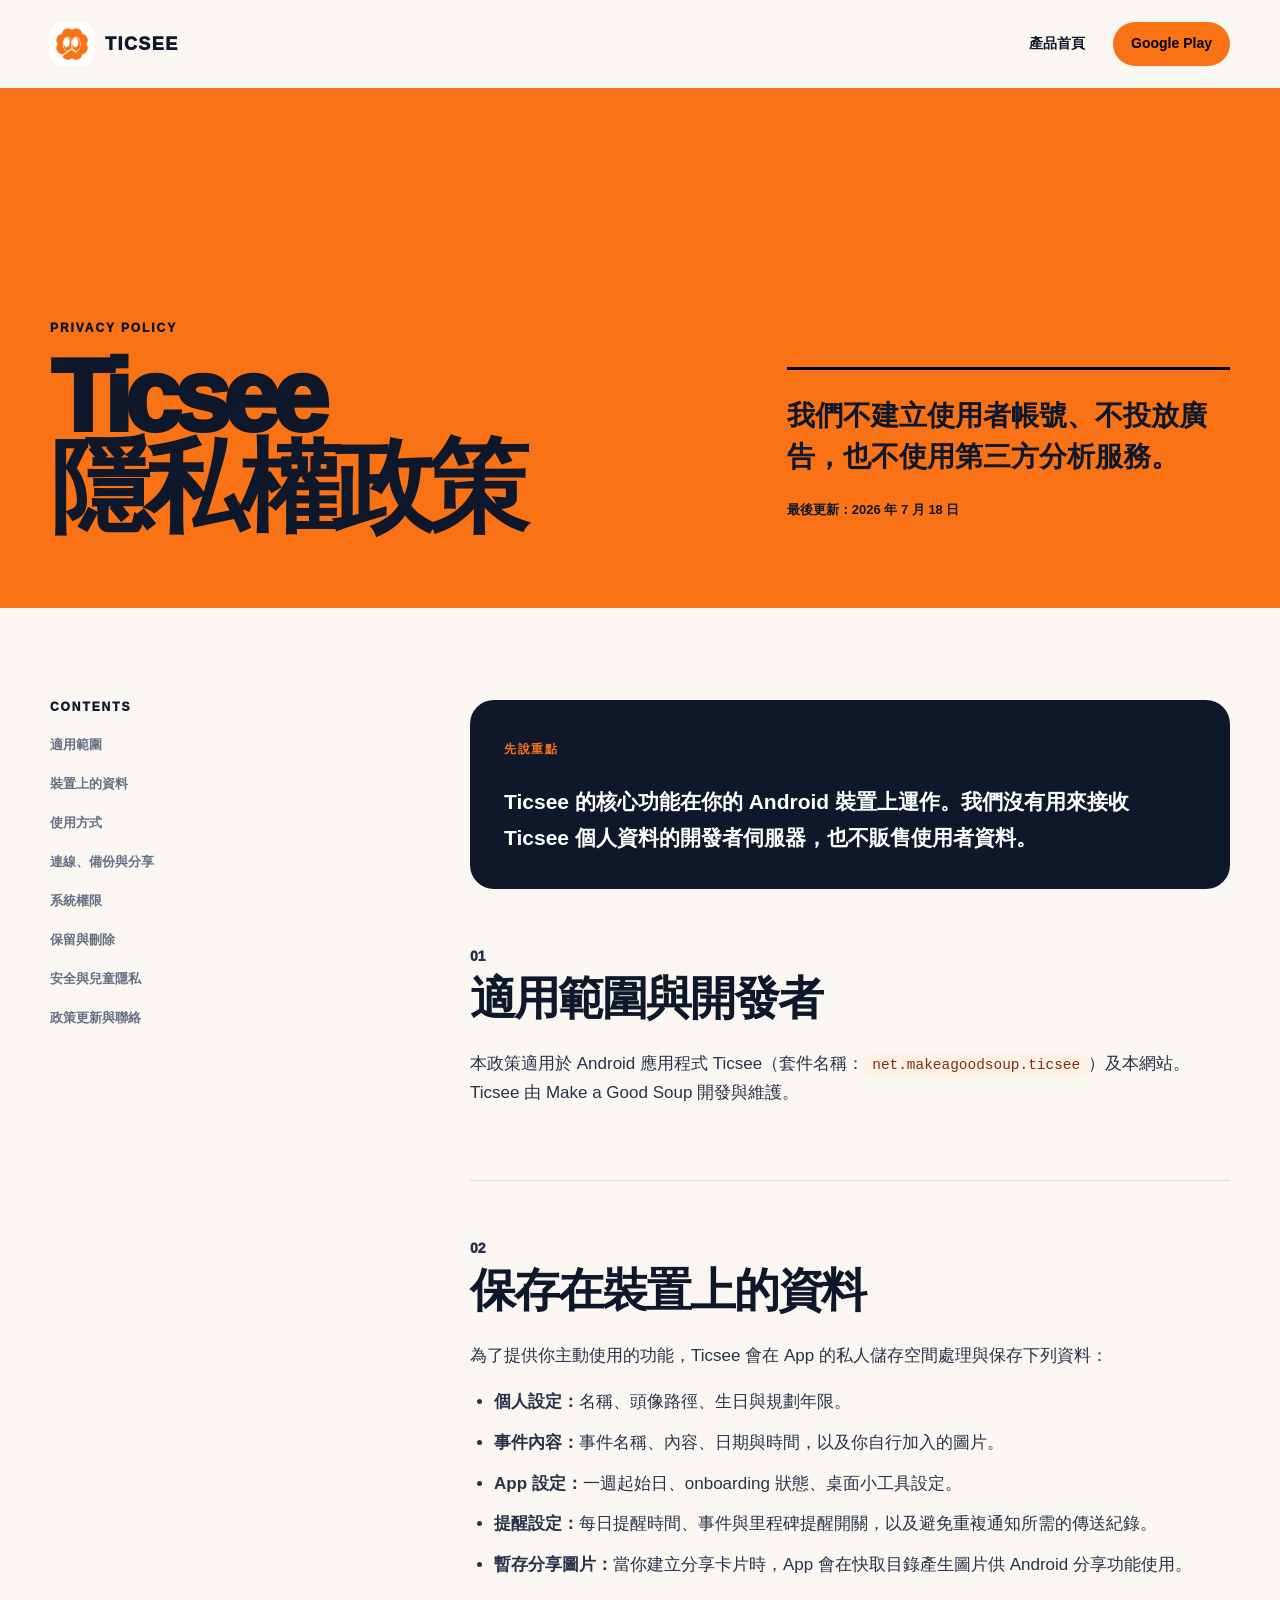
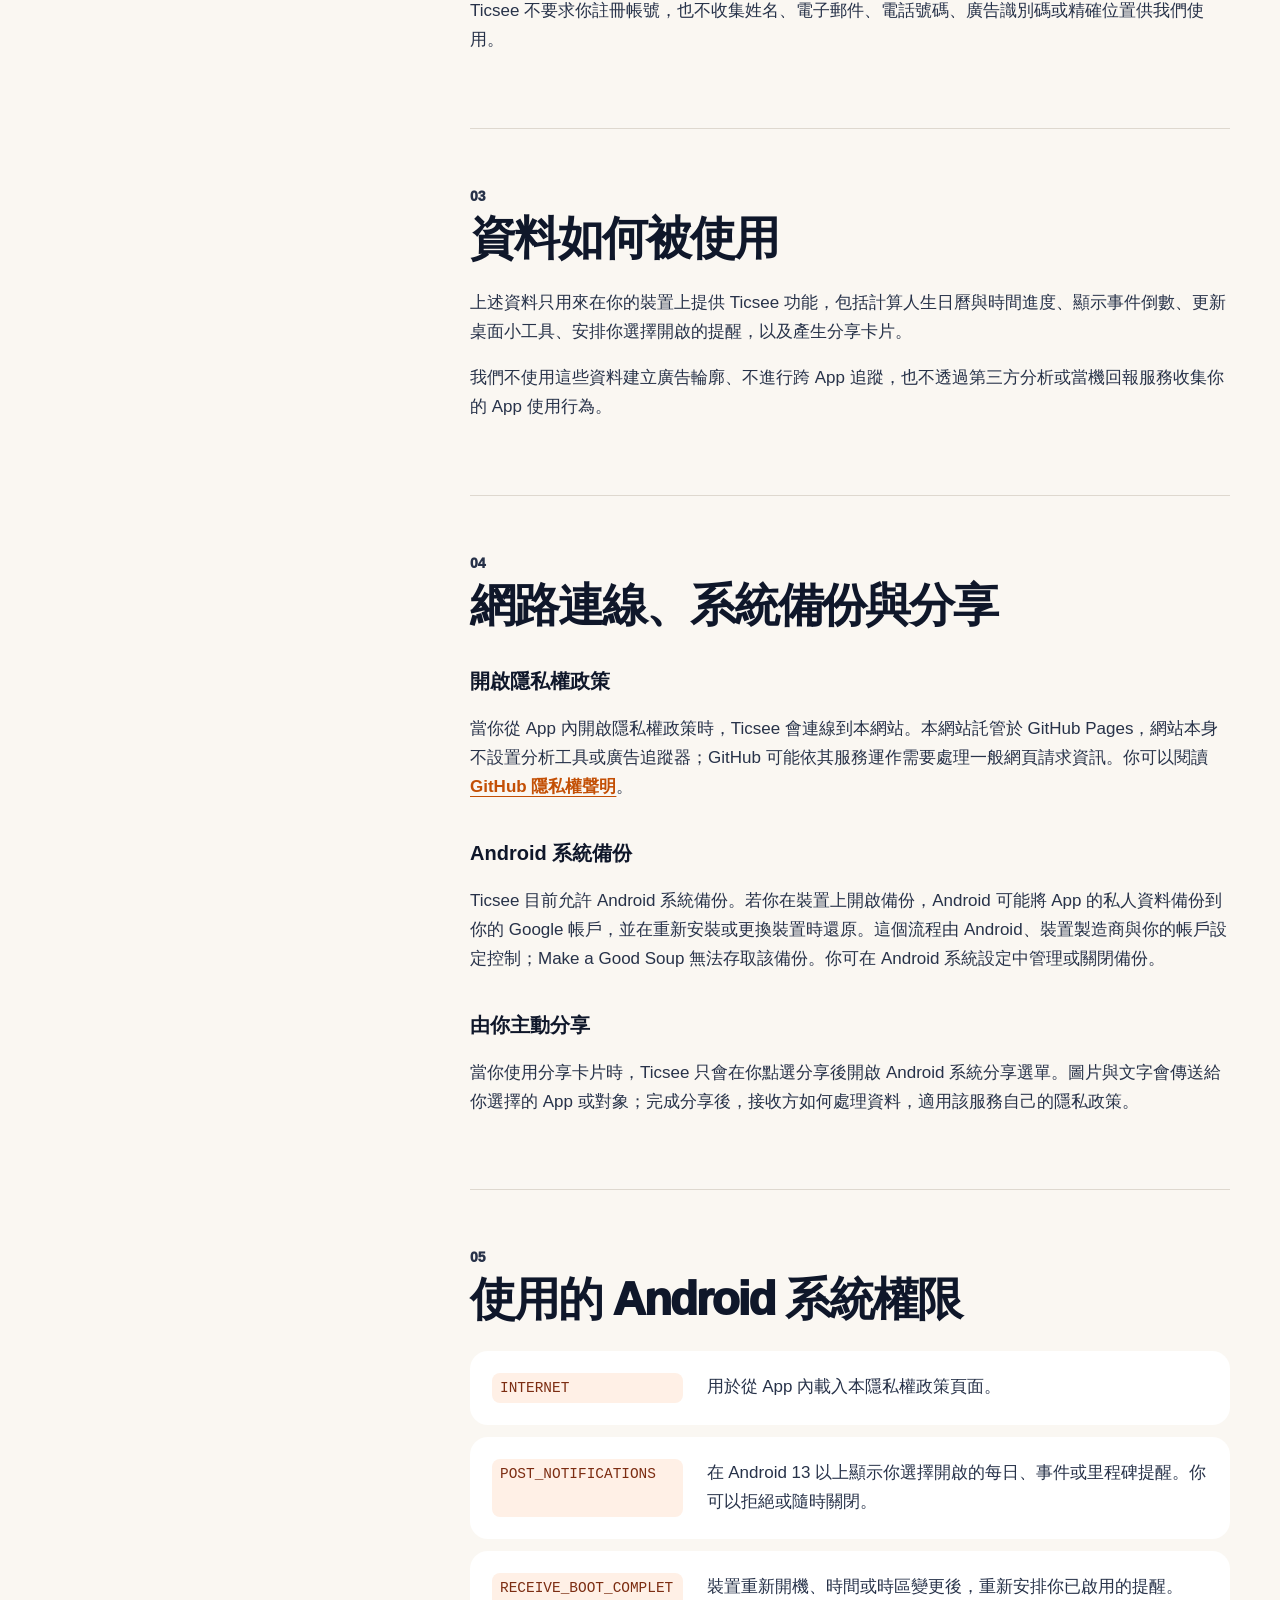
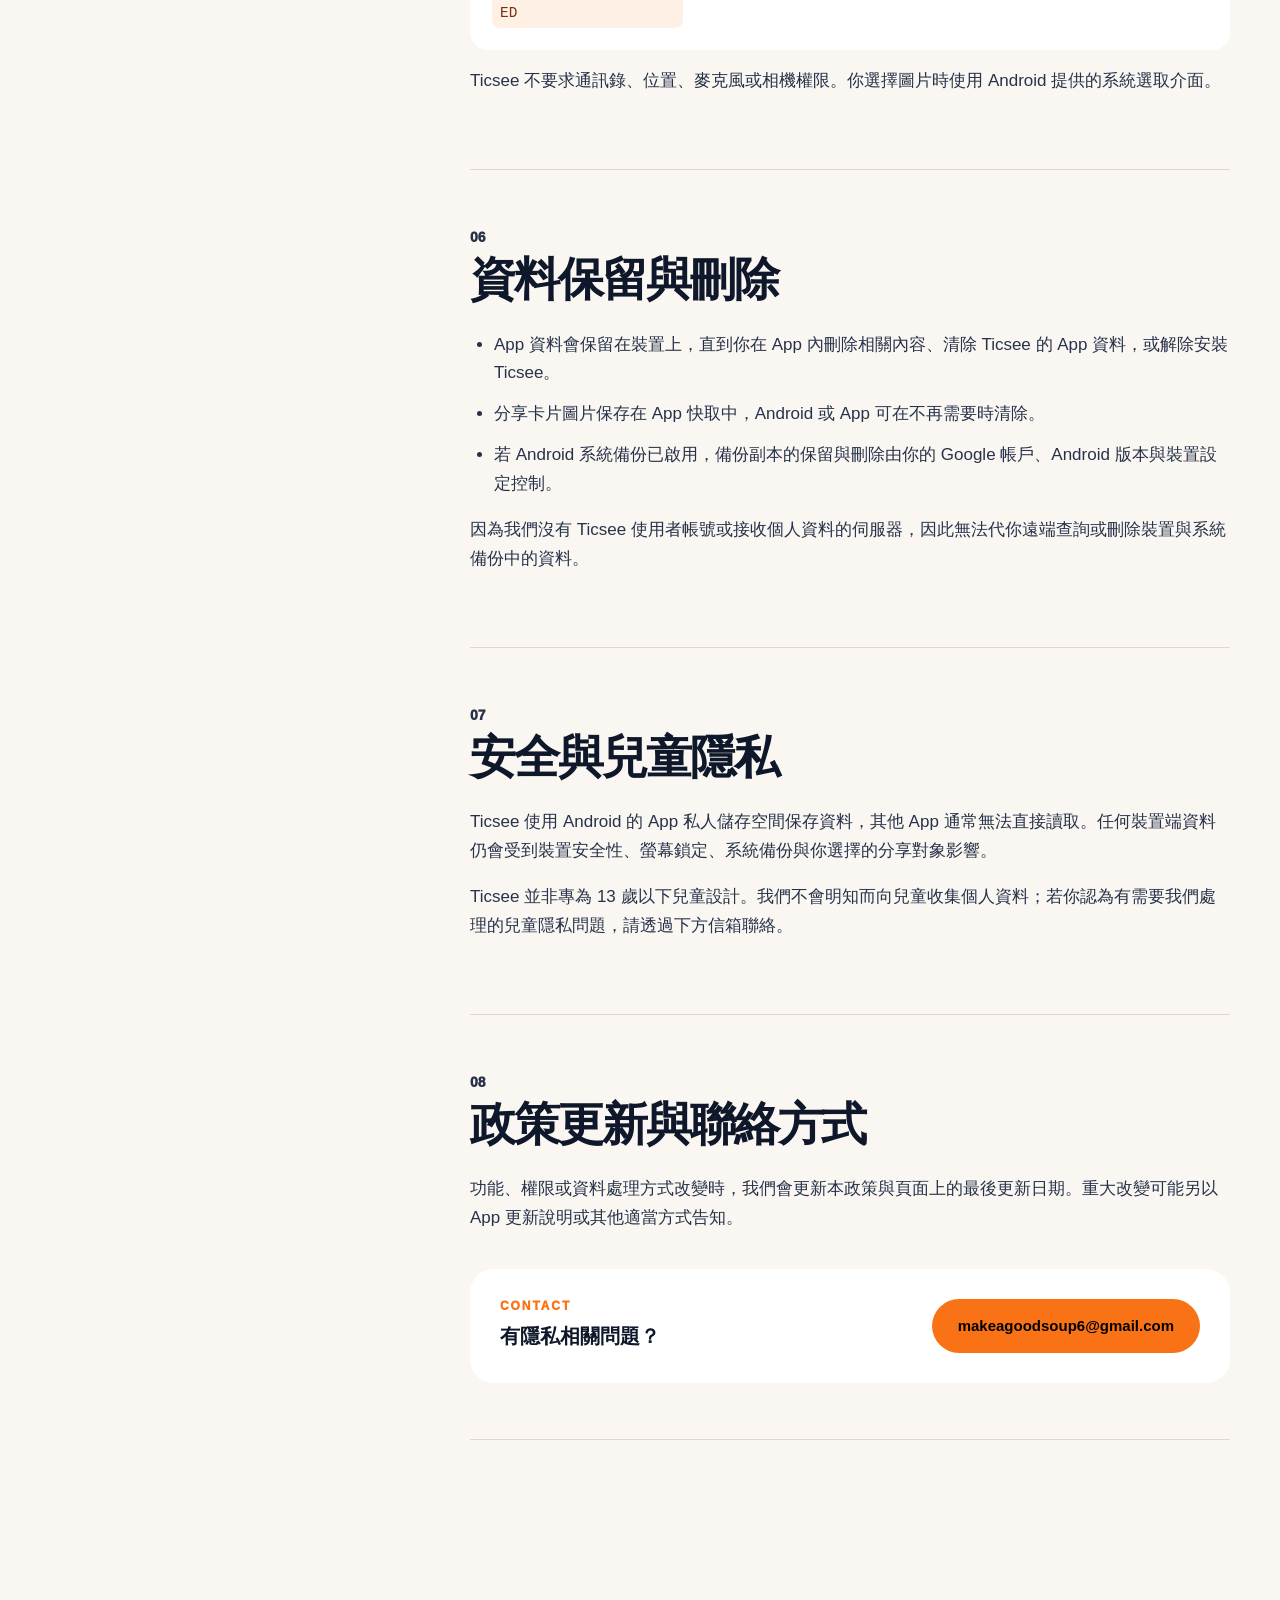
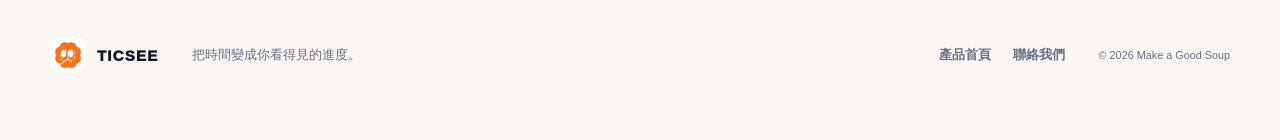
==== privacy.html @ 95376689 "Refresh Ticsee site and privacy policy" ====
<!doctype html>
<html lang="zh-Hant-TW">
<head>
  <meta charset="utf-8">
  <meta name="viewport" content="width=device-width, initial-scale=1">
  <title>Ticsee 隱私權政策</title>
  <meta name="description" content="Ticsee 隱私權政策：了解 Ticsee 如何在裝置上處理個人設定、事件、提醒、Android 系統備份與分享卡片。">
  <meta name="robots" content="index, follow">
  <meta name="theme-color" content="#F97316">
  <link rel="canonical" href="https://make-a-good-soup.github.io/ticsee-privacy/privacy.html">
  <link rel="icon" type="image/png" href="assets/app-icon.png">
  <link rel="apple-touch-icon" href="assets/app-icon.png">
  <meta property="og:type" content="article">
  <meta property="og:locale" content="zh_TW">
  <meta property="og:site_name" content="Ticsee">
  <meta property="og:title" content="Ticsee 隱私權政策">
  <meta property="og:description" content="Ticsee 如何在裝置上處理資料、權限、系統備份與分享。">
  <meta property="og:url" content="https://make-a-good-soup.github.io/ticsee-privacy/privacy.html">
  <meta property="og:image" content="https://make-a-good-soup.github.io/ticsee-privacy/assets/ticsee-feature.png">
  <link rel="stylesheet" href="styles.css">
</head>
<body class="policy-page">
  <a class="skip-link" href="#policy-content">跳到隱私權政策</a>

  <header class="site-header">
    <a class="wordmark" href="./" aria-label="Ticsee 首頁">
      <img src="assets/app-icon.png" alt="" width="44" height="44">
      <span>TICSEE</span>
    </a>
    <nav aria-label="政策頁導覽">
      <a href="./">產品首頁</a>
      <a class="nav-cta" href="https://play.google.com/store/apps/details?id=net.makeagoodsoup.ticsee" target="_blank" rel="noopener noreferrer">Google Play</a>
    </nav>
  </header>

  <main id="policy-content">
    <header class="policy-hero">
      <div class="wrap policy-hero-inner">
        <div>
          <p class="kicker">PRIVACY POLICY</p>
          <h1>Ticsee<br>隱私權政策</h1>
        </div>
        <div class="policy-summary">
          <p>我們不建立使用者帳號、不投放廣告，也不使用第三方分析服務。</p>
          <span>最後更新：2026 年 7 月 18 日</span>
        </div>
      </div>
    </header>

    <div class="policy-layout wrap">
      <aside class="policy-nav" aria-label="政策章節">
        <p class="kicker">CONTENTS</p>
        <ol>
          <li><a href="#scope">適用範圍</a></li>
          <li><a href="#local-data">裝置上的資料</a></li>
          <li><a href="#use">使用方式</a></li>
          <li><a href="#transfer">連線、備份與分享</a></li>
          <li><a href="#permissions">系統權限</a></li>
          <li><a href="#retention">保留與刪除</a></li>
          <li><a href="#security">安全與兒童隱私</a></li>
          <li><a href="#updates">政策更新與聯絡</a></li>
        </ol>
      </aside>

      <article class="policy-article">
        <section class="policy-lead">
          <strong>先說重點</strong>
          <p>Ticsee 的核心功能在你的 Android 裝置上運作。我們沒有用來接收 Ticsee 個人資料的開發者伺服器，也不販售使用者資料。</p>
        </section>

        <section id="scope">
          <p class="section-number">01</p>
          <h2>適用範圍與開發者</h2>
          <p>本政策適用於 Android 應用程式 Ticsee（套件名稱：<code>net.makeagoodsoup.ticsee</code>）及本網站。Ticsee 由 Make a Good Soup 開發與維護。</p>
        </section>

        <section id="local-data">
          <p class="section-number">02</p>
          <h2>保存在裝置上的資料</h2>
          <p>為了提供你主動使用的功能，Ticsee 會在 App 的私人儲存空間處理與保存下列資料：</p>
          <ul>
            <li><strong>個人設定：</strong>名稱、頭像路徑、生日與規劃年限。</li>
            <li><strong>事件內容：</strong>事件名稱、內容、日期與時間，以及你自行加入的圖片。</li>
            <li><strong>App 設定：</strong>一週起始日、onboarding 狀態、桌面小工具設定。</li>
            <li><strong>提醒設定：</strong>每日提醒時間、事件與里程碑提醒開關，以及避免重複通知所需的傳送紀錄。</li>
            <li><strong>暫存分享圖片：</strong>當你建立分享卡片時，App 會在快取目錄產生圖片供 Android 分享功能使用。</li>
          </ul>
          <p>Ticsee 不要求你註冊帳號，也不收集姓名、電子郵件、電話號碼、廣告識別碼或精確位置供我們使用。</p>
        </section>

        <section id="use">
          <p class="section-number">03</p>
          <h2>資料如何被使用</h2>
          <p>上述資料只用來在你的裝置上提供 Ticsee 功能，包括計算人生日曆與時間進度、顯示事件倒數、更新桌面小工具、安排你選擇開啟的提醒，以及產生分享卡片。</p>
          <p>我們不使用這些資料建立廣告輪廓、不進行跨 App 追蹤，也不透過第三方分析或當機回報服務收集你的 App 使用行為。</p>
        </section>

        <section id="transfer">
          <p class="section-number">04</p>
          <h2>網路連線、系統備份與分享</h2>

          <h3>開啟隱私權政策</h3>
          <p>當你從 App 內開啟隱私權政策時，Ticsee 會連線到本網站。本網站託管於 GitHub Pages，網站本身不設置分析工具或廣告追蹤器；GitHub 可能依其服務運作需要處理一般網頁請求資訊。你可以閱讀 <a href="https://docs.github.com/en/site-policy/privacy-policies/github-general-privacy-statement" target="_blank" rel="noopener noreferrer">GitHub 隱私權聲明</a>。</p>

          <h3>Android 系統備份</h3>
          <p>Ticsee 目前允許 Android 系統備份。若你在裝置上開啟備份，Android 可能將 App 的私人資料備份到你的 Google 帳戶，並在重新安裝或更換裝置時還原。這個流程由 Android、裝置製造商與你的帳戶設定控制；Make a Good Soup 無法存取該備份。你可在 Android 系統設定中管理或關閉備份。</p>

          <h3>由你主動分享</h3>
          <p>當你使用分享卡片時，Ticsee 只會在你點選分享後開啟 Android 系統分享選單。圖片與文字會傳送給你選擇的 App 或對象；完成分享後，接收方如何處理資料，適用該服務自己的隱私政策。</p>
        </section>

        <section id="permissions">
          <p class="section-number">05</p>
          <h2>使用的 Android 系統權限</h2>
          <div class="permission-list">
            <div>
              <code>INTERNET</code>
              <p>用於從 App 內載入本隱私權政策頁面。</p>
            </div>
            <div>
              <code>POST_NOTIFICATIONS</code>
              <p>在 Android 13 以上顯示你選擇開啟的每日、事件或里程碑提醒。你可以拒絕或隨時關閉。</p>
            </div>
            <div>
              <code>RECEIVE_BOOT_COMPLETED</code>
              <p>裝置重新開機、時間或時區變更後，重新安排你已啟用的提醒。</p>
            </div>
          </div>
          <p>Ticsee 不要求通訊錄、位置、麥克風或相機權限。你選擇圖片時使用 Android 提供的系統選取介面。</p>
        </section>

        <section id="retention">
          <p class="section-number">06</p>
          <h2>資料保留與刪除</h2>
          <ul>
            <li>App 資料會保留在裝置上，直到你在 App 內刪除相關內容、清除 Ticsee 的 App 資料，或解除安裝 Ticsee。</li>
            <li>分享卡片圖片保存在 App 快取中，Android 或 App 可在不再需要時清除。</li>
            <li>若 Android 系統備份已啟用，備份副本的保留與刪除由你的 Google 帳戶、Android 版本與裝置設定控制。</li>
          </ul>
          <p>因為我們沒有 Ticsee 使用者帳號或接收個人資料的伺服器，因此無法代你遠端查詢或刪除裝置與系統備份中的資料。</p>
        </section>

        <section id="security">
          <p class="section-number">07</p>
          <h2>安全與兒童隱私</h2>
          <p>Ticsee 使用 Android 的 App 私人儲存空間保存資料，其他 App 通常無法直接讀取。任何裝置端資料仍會受到裝置安全性、螢幕鎖定、系統備份與你選擇的分享對象影響。</p>
          <p>Ticsee 並非專為 13 歲以下兒童設計。我們不會明知而向兒童收集個人資料；若你認為有需要我們處理的兒童隱私問題，請透過下方信箱聯絡。</p>
        </section>

        <section id="updates">
          <p class="section-number">08</p>
          <h2>政策更新與聯絡方式</h2>
          <p>功能、權限或資料處理方式改變時，我們會更新本政策與頁面上的最後更新日期。重大改變可能另以 App 更新說明或其他適當方式告知。</p>
          <div class="contact-panel">
            <div>
              <p class="kicker">CONTACT</p>
              <h3>有隱私相關問題？</h3>
            </div>
            <a class="button button-primary" href="mailto:makeagoodsoup6@gmail.com">makeagoodsoup6@gmail.com</a>
          </div>
        </section>
      </article>
    </div>
  </main>

  <footer class="site-footer wrap">
    <a class="wordmark footer-wordmark" href="./" aria-label="Ticsee 首頁">
      <img src="assets/app-icon.png" alt="" width="36" height="36" loading="lazy">
      <span>TICSEE</span>
    </a>
    <p>把時間變成你看得見的進度。</p>
    <div class="footer-links">
      <a href="./">產品首頁</a>
      <a href="mailto:makeagoodsoup6@gmail.com">聯絡我們</a>
    </div>
    <small>© 2026 Make a Good Soup</small>
  </footer>
</body>
</html>
---- styles.css ----
:root {
  --orange: #f97316;
  --orange-container: #fff0e6;
  --paper: #faf7f2;
  --paper-strong: #f1ece4;
  --white: #ffffff;
  --ink: #0f172a;
  --ink-muted: #94a3b8;
  --body: #273249;
  --line: #ded8cf;
  --indigo: #6366f1;
  --emerald: #10b981;
  --max: 1180px;
  --radius: 24px;
}

* { box-sizing: border-box; }

html {
  scroll-behavior: smooth;
  scroll-padding-top: 92px;
}

body {
  margin: 0;
  background: var(--paper);
  color: var(--ink);
  font-family: Inter, ui-sans-serif, -apple-system, BlinkMacSystemFont, "Segoe UI", "Noto Sans TC", "PingFang TC", "Microsoft JhengHei", sans-serif;
  font-size: 17px;
  line-height: 1.7;
  -webkit-font-smoothing: antialiased;
}

img { display: block; max-width: 100%; }
a { color: inherit; }

.wrap {
  width: min(calc(100% - 48px), var(--max));
  margin-inline: auto;
}

.skip-link {
  position: fixed;
  z-index: 99;
  top: 12px;
  left: 12px;
  padding: 10px 16px;
  border-radius: 999px;
  background: var(--ink);
  color: var(--white);
  transform: translateY(-160%);
}

.skip-link:focus { transform: none; }

.site-header {
  position: relative;
  z-index: 20;
  display: flex;
  align-items: center;
  justify-content: space-between;
  width: min(calc(100% - 48px), var(--max));
  min-height: 88px;
  margin-inline: auto;
}

.wordmark {
  display: inline-flex;
  align-items: center;
  gap: 11px;
  color: var(--ink);
  text-decoration: none;
  font-size: 18px;
  font-weight: 950;
  letter-spacing: .08em;
}

.wordmark img { border-radius: 12px; }

.site-header nav {
  display: flex;
  align-items: center;
  gap: 28px;
}

.site-header nav a {
  text-decoration: none;
  font-size: 14px;
  font-weight: 800;
}

.site-header nav a:not(.nav-cta):hover { color: var(--orange); }

.nav-cta {
  padding: 10px 18px;
  border-radius: 999px;
  background: var(--orange);
  color: #000;
}

.kicker {
  margin: 0 0 16px;
  font-size: 12px;
  font-weight: 950;
  letter-spacing: .16em;
  line-height: 1.2;
  text-transform: uppercase;
}

.hero {
  display: grid;
  grid-template-columns: minmax(0, 1.05fr) minmax(360px, .95fr);
  align-items: center;
  gap: clamp(44px, 7vw, 96px);
  min-height: calc(100vh - 88px);
  padding-block: 64px 112px;
}

.hero h1,
.policy-hero h1 {
  margin: 0;
  font-size: clamp(64px, 8vw, 116px);
  font-weight: 950;
  letter-spacing: -.075em;
  line-height: .88;
}

.hero h1 span { color: var(--orange); }

.lede {
  max-width: 620px;
  margin: 34px 0 0;
  color: var(--body);
  font-size: clamp(20px, 2.3vw, 27px);
  font-weight: 650;
  letter-spacing: -.025em;
  line-height: 1.55;
}

.hero-actions {
  display: flex;
  flex-wrap: wrap;
  gap: 12px;
  margin-top: 38px;
}

.button {
  display: inline-flex;
  align-items: center;
  justify-content: center;
  gap: 12px;
  min-height: 54px;
  padding: 13px 24px;
  border: 2px solid transparent;
  border-radius: 999px;
  text-decoration: none;
  font-size: 15px;
  font-weight: 900;
  line-height: 1.2;
  transition: transform .18s ease, background-color .18s ease;
}

.button:hover { transform: translateY(-2px); }
.button:focus-visible,
.site-header a:focus-visible,
.text-link:focus-visible,
.policy-nav a:focus-visible {
  outline: 3px solid var(--indigo);
  outline-offset: 4px;
}

.button-primary { background: var(--orange); color: #000; }
.button-ghost { border-color: var(--ink); background: transparent; }
.button-ghost:hover { background: var(--white); }
.button-ink { background: var(--ink); color: var(--white); }

.microcopy {
  margin: 16px 0 0;
  color: #697386;
  font-size: 13px;
  font-weight: 700;
}

.hero-visual {
  position: relative;
  min-height: 640px;
  overflow: hidden;
  border-radius: var(--radius);
  background: var(--ink);
}

.hero-visual img {
  position: absolute;
  inset: 0;
  width: 100%;
  height: 100%;
  object-fit: contain;
}

.intro { padding-block: 120px; }

.section-heading {
  display: grid;
  grid-template-columns: 1.25fr .75fr;
  align-items: end;
  gap: 64px;
  margin-bottom: 54px;
}

.section-heading h2,
.feature-card h2,
.privacy-promise h2,
.final-cta h2 {
  margin: 0;
  font-size: clamp(42px, 5.2vw, 72px);
  font-weight: 950;
  letter-spacing: -.06em;
  line-height: 1;
}

.section-heading p { margin: 0; color: var(--body); font-weight: 600; }

.feature-showcase {
  display: grid;
  grid-template-columns: .8fr 1.2fr;
  align-items: stretch;
  gap: 20px;
}

.showcase-copy {
  display: flex;
  flex-direction: column;
  justify-content: space-between;
  min-height: 660px;
  padding: 44px;
  border-radius: var(--radius);
  background: var(--white);
}

.metric strong {
  display: block;
  margin-bottom: -12px;
  color: var(--orange);
  font-size: clamp(94px, 12vw, 160px);
  font-weight: 950;
  letter-spacing: -.08em;
  line-height: .85;
  font-variant-numeric: tabular-nums;
}

.metric span { font-size: 12px; font-weight: 950; letter-spacing: .14em; }

.check-list {
  display: grid;
  gap: 18px;
  margin: 0;
  padding: 0;
  list-style: none;
  font-weight: 750;
}

.check-list li { position: relative; padding-left: 26px; }
.check-list li::before { position: absolute; left: 0; color: var(--orange); content: "●"; }

.phone-stage {
  position: relative;
  min-height: 660px;
  overflow: hidden;
  border-radius: var(--radius);
}

.orange-stage { background: var(--orange); }
.phone-stage img { position: absolute; left: 50%; bottom: -168px; width: min(74%, 450px); transform: translateX(-50%); border-radius: 42px 42px 0 0; }

.feature-grid {
  display: grid;
  grid-template-columns: repeat(2, 1fr);
  gap: 20px;
  padding-block: 20px 120px;
}

.feature-card {
  position: relative;
  min-height: 560px;
  padding: clamp(34px, 5vw, 58px);
  overflow: hidden;
  border-radius: var(--radius);
}

.feature-card h2 { font-size: clamp(38px, 4.5vw, 61px); }
.feature-card > p:not(.kicker) { max-width: 520px; margin-top: 26px; font-weight: 650; }
.card-dark { background: var(--ink); color: var(--white); }
.card-dark > p:not(.kicker) { color: #d1d8e4; }
.card-paper { background: var(--white); }
.card-orange { grid-column: 1 / -1; min-height: 680px; background: var(--orange); color: #000; }
.card-orange > p:not(.kicker) { max-width: 470px; }
.card-screen { position: absolute; right: clamp(24px, 8vw, 110px); bottom: -292px; width: min(42%, 430px); border-radius: 42px 42px 0 0; }

.progress-rings { position: absolute; right: 44px; bottom: 46px; display: flex; gap: 14px; align-items: end; }
.progress-rings span {
  position: relative;
  display: grid;
  width: 92px;
  aspect-ratio: 1;
  place-items: center;
  border-radius: 50%;
  background: conic-gradient(var(--ring) var(--progress), #2d374c 0);
}
.progress-rings span::before { position: absolute; width: 66px; aspect-ratio: 1; border-radius: 50%; background: var(--ink); content: ""; }
.progress-rings b { position: relative; z-index: 1; font-size: 10px; letter-spacing: .08em; }

.countdown-chip {
  position: absolute;
  right: 44px;
  bottom: 48px;
  left: 44px;
  display: flex;
  align-items: center;
  gap: 16px;
  padding: 20px;
  border: 2px solid var(--ink);
  border-radius: 20px;
}
.countdown-chip > span:first-child { display: grid; width: 48px; aspect-ratio: 1; place-items: center; border-radius: 14px; background: var(--orange-container); font-size: 23px; }
.countdown-chip small,
.countdown-chip strong { display: block; }
.countdown-chip small { color: #697386; font-size: 12px; font-weight: 800; }
.countdown-chip strong { font-size: 19px; font-weight: 950; }

.gallery-section { padding-bottom: 120px; }
.section-heading.compact { grid-template-columns: 1fr 1fr; }
.section-heading.compact h2 { font-size: clamp(40px, 4.6vw, 62px); }

.screen-gallery {
  display: grid;
  grid-template-columns: repeat(3, 1fr);
  gap: 20px;
}

.screen-gallery figure { margin: 0; }
.screen-gallery img { border-radius: var(--radius); }
.screen-gallery figcaption { margin-top: 12px; font-size: 13px; font-weight: 900; letter-spacing: .06em; }

.privacy-promise {
  display: grid;
  grid-template-columns: 1fr 1fr;
  gap: 72px;
  padding: clamp(42px, 7vw, 82px);
  border-radius: var(--radius);
  background: var(--ink);
  color: var(--white);
}

.privacy-promise h2 { font-size: clamp(40px, 4.5vw, 64px); }
.privacy-copy { align-self: end; }
.privacy-copy p { margin: 0 0 28px; color: #d6dce7; font-weight: 600; }
.text-link { color: var(--orange); text-decoration: none; font-weight: 900; }
.text-link:hover { text-decoration: underline; text-underline-offset: 5px; }

.final-cta { margin-top: 120px; background: var(--orange); }
.final-cta-inner { display: grid; grid-template-columns: auto 1fr auto; align-items: center; gap: 34px; min-height: 300px; }
.final-cta img { border-radius: 24px; }
.final-cta h2 { font-size: clamp(38px, 4.5vw, 62px); }

.site-footer {
  display: grid;
  grid-template-columns: auto 1fr auto auto;
  align-items: center;
  gap: 34px;
  min-height: 170px;
  color: #667085;
  font-size: 13px;
}
.footer-wordmark { color: var(--ink); font-size: 15px; }
.footer-links { display: flex; gap: 22px; }
.footer-links a { text-decoration: none; font-weight: 800; }
.footer-links a:hover { color: var(--orange); }

/* Privacy policy */
.policy-page { background: var(--paper); }
.policy-hero { background: var(--orange); }
.policy-hero-inner {
  display: grid;
  grid-template-columns: 1.2fr .8fr;
  align-items: end;
  gap: 72px;
  min-height: 520px;
  padding-block: 84px 76px;
}
.policy-hero h1 { font-size: clamp(62px, 8vw, 108px); }
.policy-summary { padding: 26px 0 8px; border-top: 3px solid #000; }
.policy-summary p { margin: 0 0 18px; font-size: clamp(20px, 2.3vw, 28px); font-weight: 850; line-height: 1.45; }
.policy-summary span { font-size: 13px; font-weight: 850; }

.policy-layout {
  display: grid;
  grid-template-columns: 230px minmax(0, 760px);
  justify-content: space-between;
  gap: 72px;
  padding-block: 92px 130px;
}

.policy-nav { position: sticky; top: 32px; align-self: start; }
.policy-nav ol { display: grid; gap: 10px; margin: 0; padding: 0; list-style: none; counter-reset: section; }
.policy-nav a { color: #667085; text-decoration: none; font-size: 13px; font-weight: 750; }
.policy-nav a:hover { color: var(--orange); }

.policy-article { min-width: 0; }
.policy-article > section { padding-block: 56px; border-bottom: 1px solid var(--line); }
.policy-article > section:first-child { padding-top: 0; }
.policy-lead {
  padding: 34px !important;
  border: 0 !important;
  border-radius: var(--radius);
  background: var(--ink);
  color: var(--white);
}
.policy-lead strong { color: var(--orange); font-size: 12px; font-weight: 950; letter-spacing: .14em; }
.policy-article .policy-lead p { margin-bottom: 0; color: var(--white); font-size: 21px; font-weight: 750; }
.section-number { margin: 0; color: var(--orange); font-size: 14px; font-weight: 950; font-variant-numeric: tabular-nums; }
.policy-article h2 { margin: 4px 0 26px; font-size: clamp(31px, 4vw, 46px); font-weight: 950; letter-spacing: -.045em; line-height: 1.1; }
.policy-article h3 { margin: 34px 0 6px; font-size: 20px; font-weight: 900; }
.policy-article p { color: var(--body); }
.policy-article ul { display: grid; gap: 12px; padding-left: 24px; color: var(--body); }
.policy-article a:not(.button) { color: #c34f05; font-weight: 750; text-underline-offset: 4px; }
.policy-article code { padding: 3px 8px; border-radius: 8px; background: var(--orange-container); color: #7c2d12; font-family: ui-monospace, SFMono-Regular, Menlo, Consolas, monospace; font-size: .85em; overflow-wrap: anywhere; }
.permission-list { display: grid; gap: 12px; }
.permission-list > div { display: grid; grid-template-columns: minmax(190px, .38fr) 1fr; gap: 24px; padding: 22px; border-radius: 18px; background: var(--white); }
.permission-list p { margin: 0; }
.contact-panel { display: flex; align-items: center; justify-content: space-between; gap: 24px; margin-top: 36px; padding: 30px; border-radius: var(--radius); background: var(--white); }
.contact-panel h3 { margin: 0; }
.contact-panel .kicker { margin-bottom: 6px; color: var(--orange); }

@media (max-width: 900px) {
  .hero { grid-template-columns: 1fr; }
  .hero-visual { min-height: 610px; }
  .section-heading,
  .section-heading.compact,
  .privacy-promise { grid-template-columns: 1fr; gap: 30px; }
  .feature-showcase { grid-template-columns: 1fr 1.35fr; }
  .feature-grid { grid-template-columns: 1fr; }
  .card-orange { grid-column: auto; }
  .card-screen { right: 24px; width: 52%; }
  .final-cta-inner { grid-template-columns: auto 1fr; padding-block: 48px; }
  .final-cta .button { grid-column: 2; justify-self: start; }
  .site-footer { grid-template-columns: auto 1fr auto; }
  .site-footer small { grid-column: 2 / -1; }
  .policy-layout { grid-template-columns: 1fr; }
  .policy-nav { display: none; }
}

@media (max-width: 680px) {
  body { font-size: 16px; }
  .wrap,
  .site-header { width: min(calc(100% - 32px), var(--max)); }
  .site-header { min-height: 74px; }
  .site-header nav { gap: 14px; }
  .site-header nav > a:not(.nav-cta) { display: none; }
  .wordmark img { width: 38px; height: 38px; }
  .hero { min-height: auto; padding-block: 52px 80px; }
  .hero h1 { font-size: clamp(57px, 18vw, 82px); }
  .lede { font-size: 20px; }
  .hero-actions { align-items: stretch; flex-direction: column; }
  .hero-actions .button { width: 100%; }
  .hero-visual { min-height: 620px; }
  .intro { padding-block: 86px; }
  .feature-showcase { grid-template-columns: 1fr; }
  .showcase-copy { min-height: 440px; padding: 32px; }
  .phone-stage { min-height: 590px; }
  .phone-stage img { bottom: -100px; width: 88%; }
  .feature-grid { padding-bottom: 88px; }
  .feature-card { min-height: 500px; padding: 34px 28px; }
  .card-orange { min-height: 620px; }
  .card-screen { right: 50%; bottom: -166px; width: 76%; transform: translateX(50%); }
  .progress-rings { right: 24px; bottom: 30px; left: 24px; justify-content: center; }
  .progress-rings span { width: 76px; }
  .progress-rings span::before { width: 54px; }
  .countdown-chip { right: 26px; bottom: 30px; left: 26px; }
  .screen-gallery { display: flex; width: calc(100vw - 16px); overflow-x: auto; scroll-snap-type: x mandatory; padding-right: 16px; }
  .screen-gallery figure { flex: 0 0 76vw; scroll-snap-align: start; }
  .privacy-promise { width: 100%; border-radius: 0; padding: 56px 28px; }
  .final-cta { margin-top: 0; }
  .final-cta-inner { grid-template-columns: 1fr; text-align: left; }
  .final-cta .button { grid-column: auto; justify-self: stretch; }
  .site-footer { grid-template-columns: 1fr; gap: 12px; padding-block: 44px; }
  .site-footer small { grid-column: auto; }
  .footer-links { margin-block: 8px; }
  .policy-hero-inner { grid-template-columns: 1fr; gap: 54px; min-height: 570px; padding-block: 66px 54px; }
  .policy-hero h1 { font-size: clamp(56px, 17vw, 78px); }
  .policy-layout { padding-block: 60px 88px; }
  .policy-article > section { padding-block: 44px; }
  .permission-list > div { grid-template-columns: 1fr; gap: 8px; }
  .contact-panel { align-items: stretch; flex-direction: column; }
  .contact-panel .button { overflow-wrap: anywhere; }
}

@media (prefers-reduced-motion: reduce) {
  html { scroll-behavior: auto; }
  *, *::before, *::after { transition-duration: .01ms !important; }
}
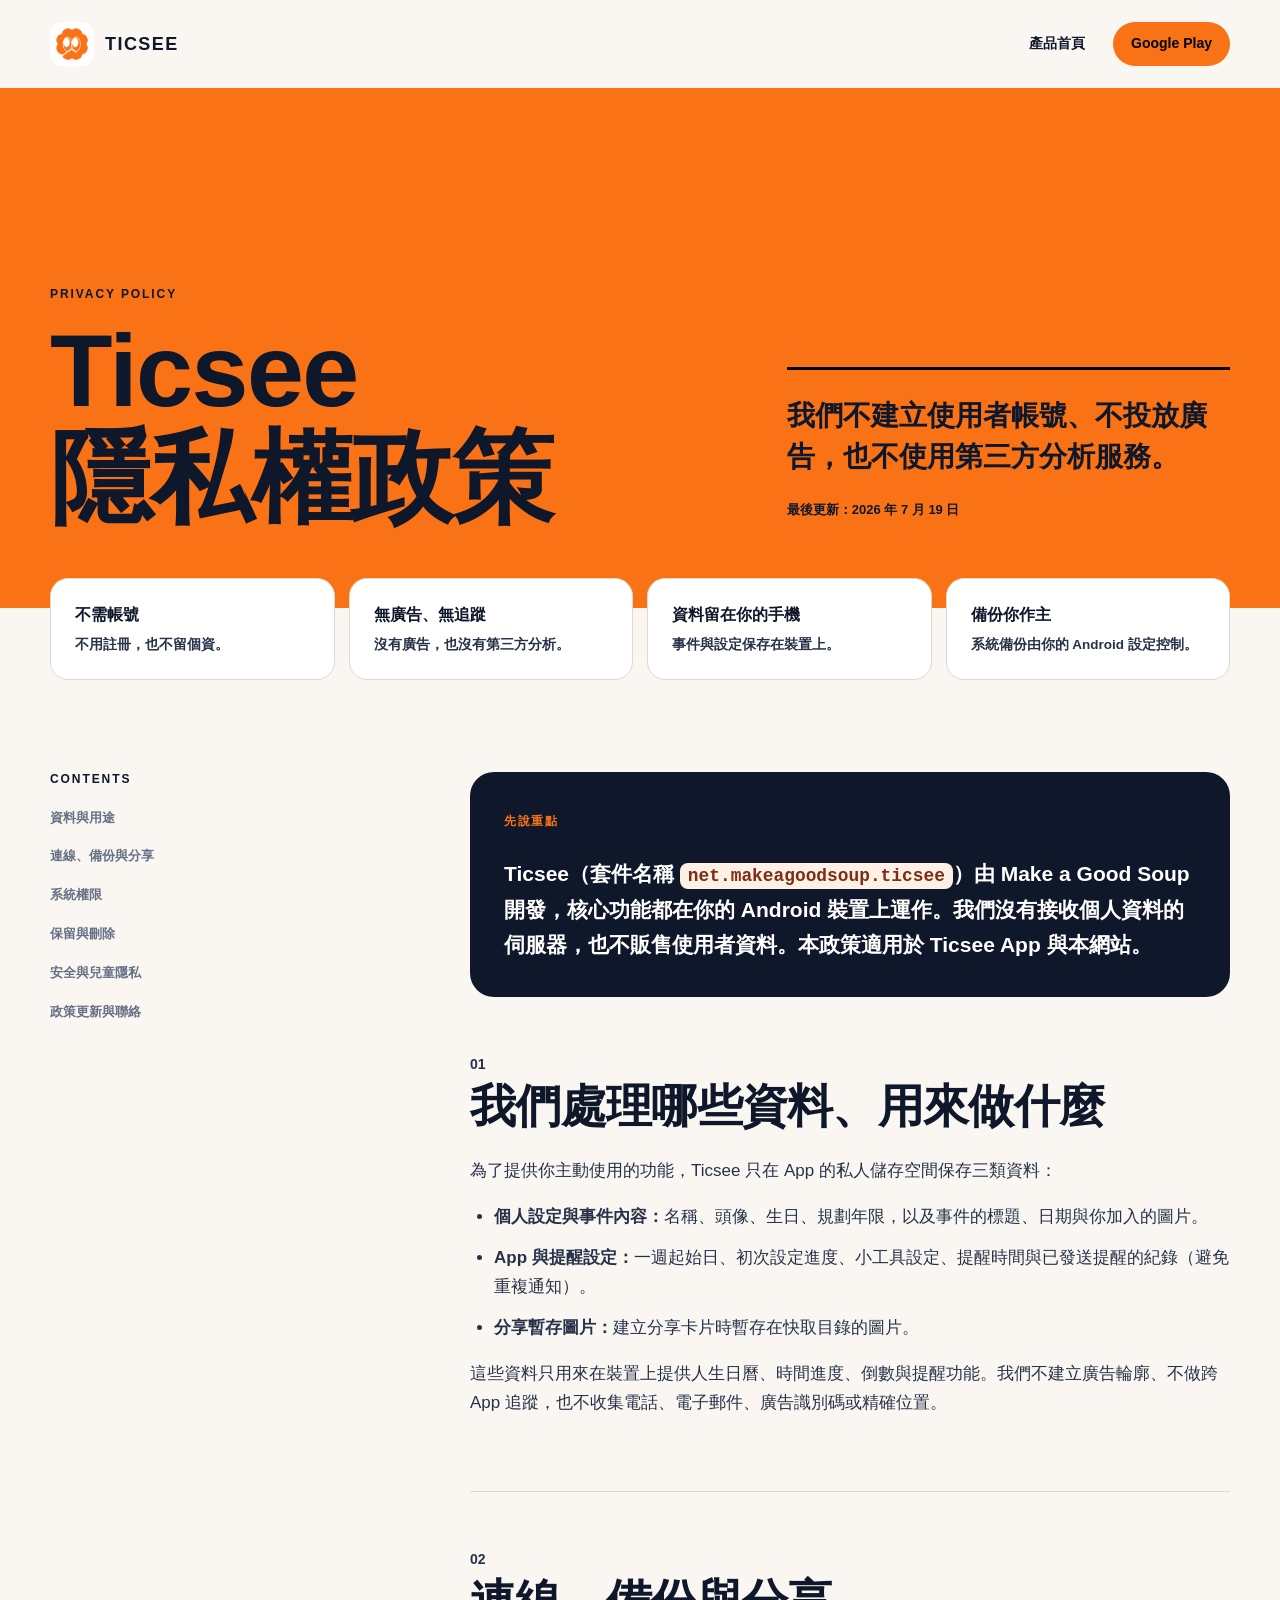
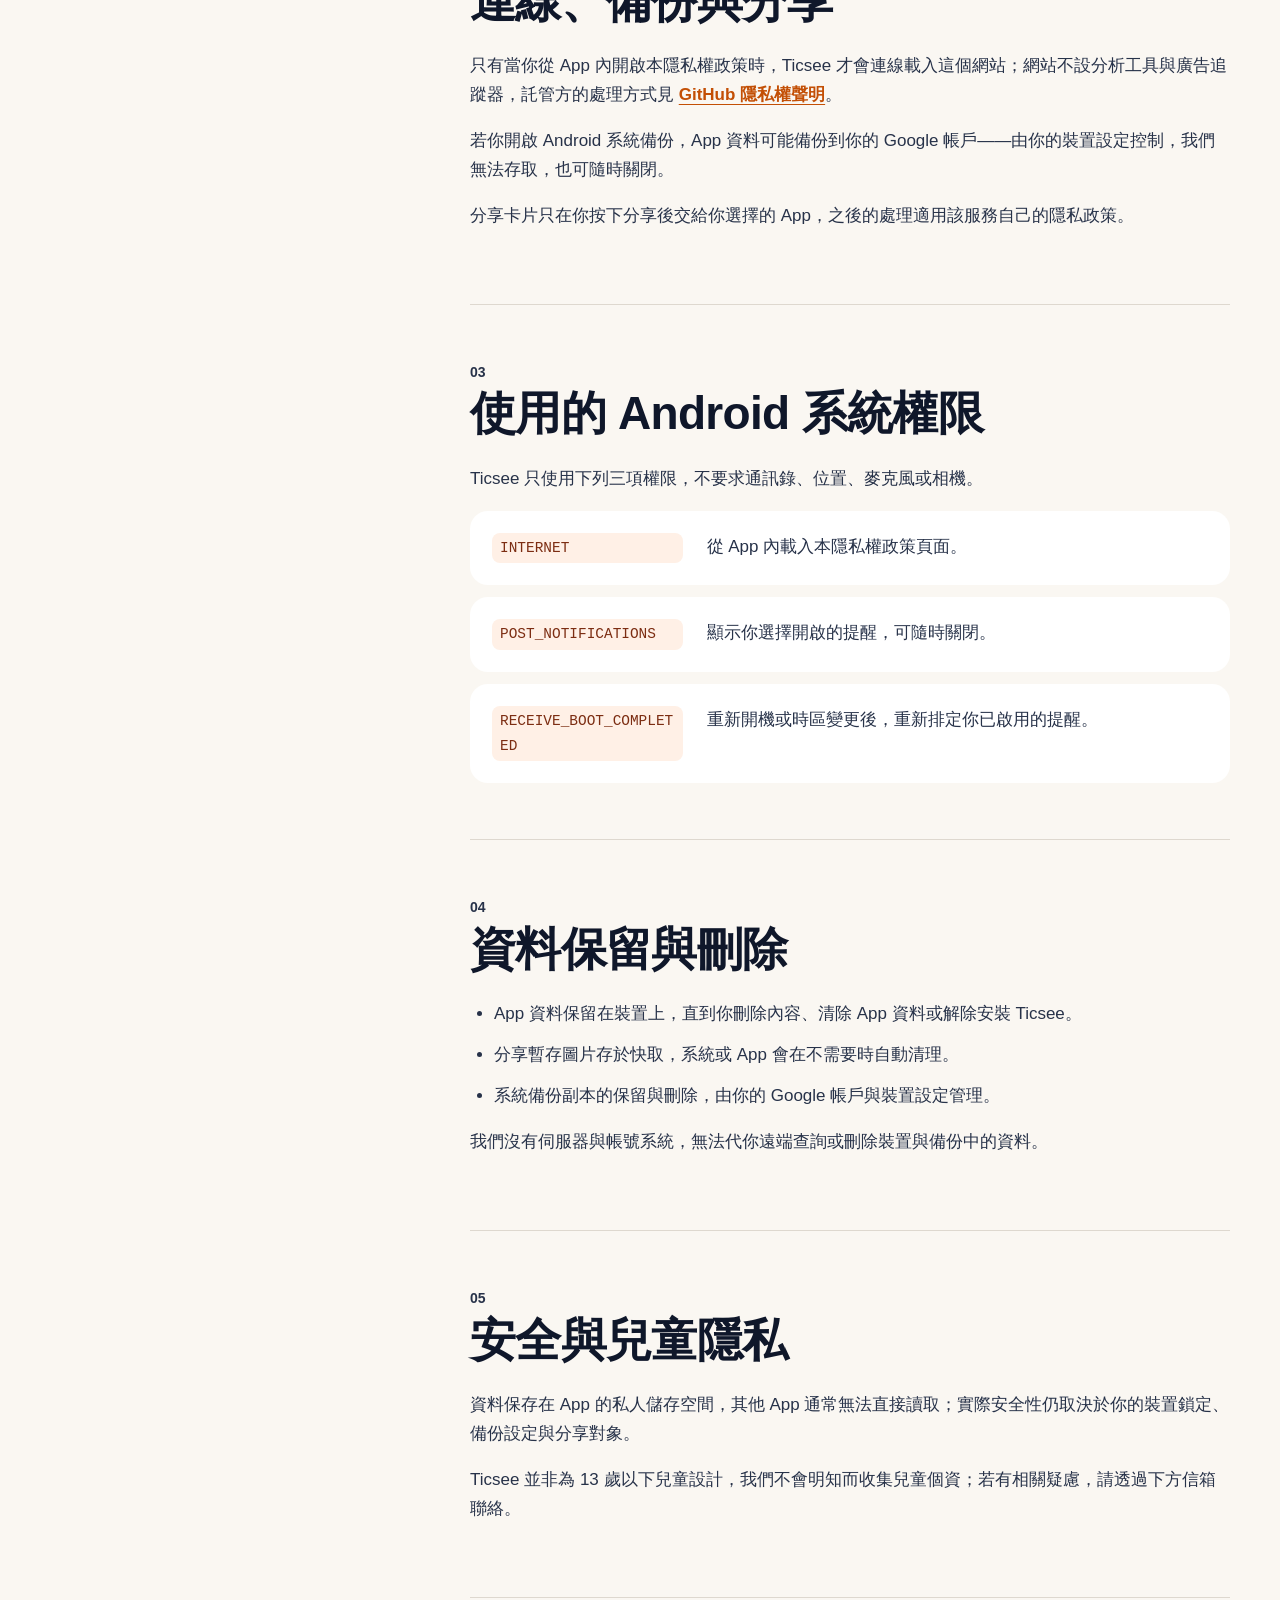
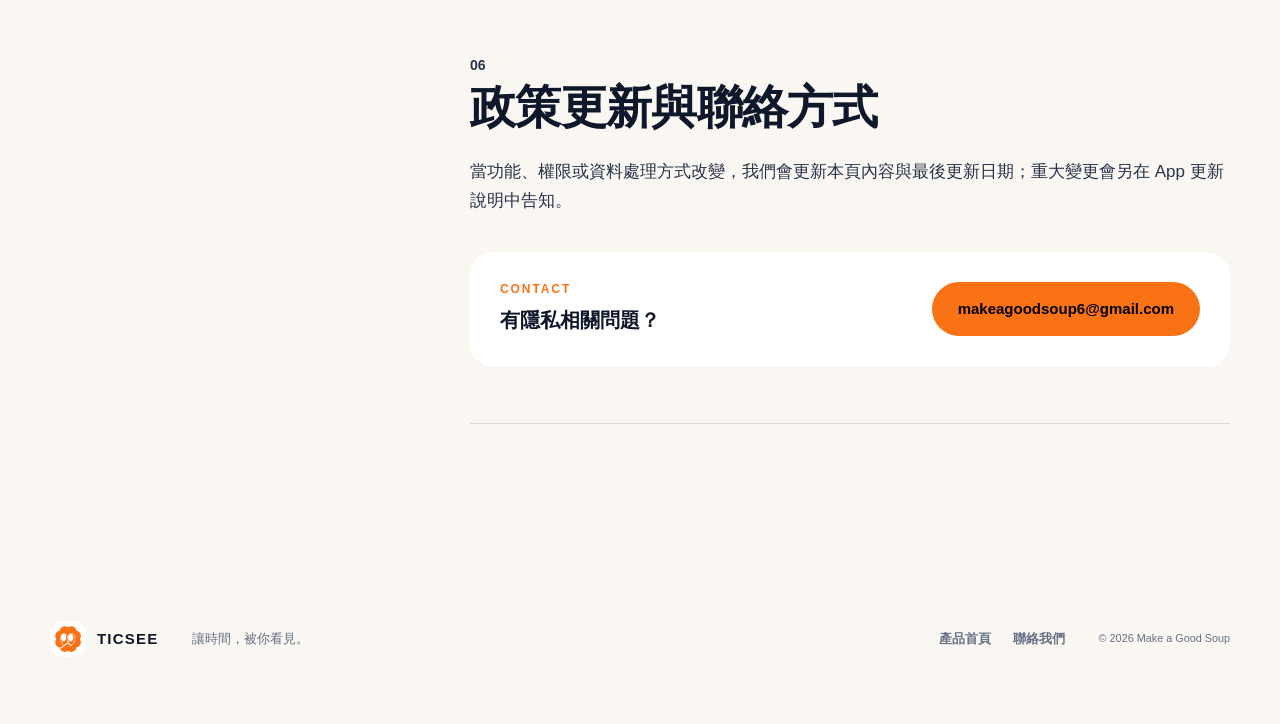
==== commit 242088e0: "spectra(site-seo-refresh): 隱私政策分層簡化、行銷頁 SEO 區塊、排印與圖片優化 Change: site-seo-refresh Tasks: 15/15 complet" ====
--- a/privacy.html
+++ b/privacy.html
@@ -7,7 +7,7 @@
   <meta name="description" content="Ticsee 隱私權政策：了解 Ticsee 如何在裝置上處理個人設定、事件、提醒、Android 系統備份與分享卡片。">
   <meta name="robots" content="index, follow">
   <meta name="theme-color" content="#F97316">
-  <link rel="canonical" href="https://make-a-good-soup.github.io/ticsee-privacy/privacy.html">
+  <link rel="canonical" href="https://ticsee.app/privacy.html">
   <link rel="icon" type="image/png" href="assets/app-icon.png">
   <link rel="apple-touch-icon" href="assets/app-icon.png">
   <meta property="og:type" content="article">
@@ -15,8 +15,8 @@
   <meta property="og:site_name" content="Ticsee">
   <meta property="og:title" content="Ticsee 隱私權政策">
   <meta property="og:description" content="Ticsee 如何在裝置上處理資料、權限、系統備份與分享。">
-  <meta property="og:url" content="https://make-a-good-soup.github.io/ticsee-privacy/privacy.html">
-  <meta property="og:image" content="https://make-a-good-soup.github.io/ticsee-privacy/assets/ticsee-feature.png">
+  <meta property="og:url" content="https://ticsee.app/privacy.html">
+  <meta property="og:image" content="https://ticsee.app/assets/ticsee-feature.png">
   <link rel="stylesheet" href="styles.css">
 </head>
 <body class="policy-page">
@@ -42,18 +42,23 @@
         </div>
         <div class="policy-summary">
           <p>我們不建立使用者帳號、不投放廣告，也不使用第三方分析服務。</p>
-          <span>最後更新：2026 年 7 月 18 日</span>
+          <span>最後更新：2026 年 7 月 19 日</span>
         </div>
       </div>
     </header>
+
+    <section class="policy-promises wrap" aria-label="隱私重點摘要">
+      <div><strong>不需帳號</strong><p>不用註冊，也不留個資。</p></div>
+      <div><strong>無廣告、無追蹤</strong><p>沒有廣告，也沒有第三方分析。</p></div>
+      <div><strong>資料留在你的手機</strong><p>事件與設定保存在裝置上。</p></div>
+      <div><strong>備份你作主</strong><p>系統備份由你的 Android 設定控制。</p></div>
+    </section>
 
     <div class="policy-layout wrap">
       <aside class="policy-nav" aria-label="政策章節">
         <p class="kicker">CONTENTS</p>
         <ol>
-          <li><a href="#scope">適用範圍</a></li>
-          <li><a href="#local-data">裝置上的資料</a></li>
-          <li><a href="#use">使用方式</a></li>
+          <li><a href="#data">資料與用途</a></li>
           <li><a href="#transfer">連線、備份與分享</a></li>
           <li><a href="#permissions">系統權限</a></li>
           <li><a href="#retention">保留與刪除</a></li>
@@ -65,92 +70,71 @@
       <article class="policy-article">
         <section class="policy-lead">
           <strong>先說重點</strong>
-          <p>Ticsee 的核心功能在你的 Android 裝置上運作。我們沒有用來接收 Ticsee 個人資料的開發者伺服器，也不販售使用者資料。</p>
+          <p>Ticsee（套件名稱 <code>net.makeagoodsoup.ticsee</code>）由 Make a Good Soup 開發，核心功能都在你的 Android 裝置上運作。我們沒有接收個人資料的伺服器，也不販售使用者資料。本政策適用於 Ticsee App 與本網站。</p>
         </section>
 
-        <section id="scope">
+        <section id="data">
           <p class="section-number">01</p>
-          <h2>適用範圍與開發者</h2>
-          <p>本政策適用於 Android 應用程式 Ticsee（套件名稱：<code>net.makeagoodsoup.ticsee</code>）及本網站。Ticsee 由 Make a Good Soup 開發與維護。</p>
-        </section>
-
-        <section id="local-data">
-          <p class="section-number">02</p>
-          <h2>保存在裝置上的資料</h2>
-          <p>為了提供你主動使用的功能，Ticsee 會在 App 的私人儲存空間處理與保存下列資料：</p>
+          <h2>我們處理哪些資料、用來做什麼</h2>
+          <p>為了提供你主動使用的功能，Ticsee 只在 App 的私人儲存空間保存三類資料：</p>
           <ul>
-            <li><strong>個人設定：</strong>名稱、頭像路徑、生日與規劃年限。</li>
-            <li><strong>事件內容：</strong>事件名稱、內容、日期與時間，以及你自行加入的圖片。</li>
-            <li><strong>App 設定：</strong>一週起始日、onboarding 狀態、桌面小工具設定。</li>
-            <li><strong>提醒設定：</strong>每日提醒時間、事件與里程碑提醒開關，以及避免重複通知所需的傳送紀錄。</li>
-            <li><strong>暫存分享圖片：</strong>當你建立分享卡片時，App 會在快取目錄產生圖片供 Android 分享功能使用。</li>
+            <li><strong>個人設定與事件內容：</strong>名稱、頭像、生日、規劃年限，以及事件的標題、日期與你加入的圖片。</li>
+            <li><strong>App 與提醒設定：</strong>一週起始日、初次設定進度、小工具設定、提醒時間與已發送提醒的紀錄（避免重複通知）。</li>
+            <li><strong>分享暫存圖片：</strong>建立分享卡片時暫存在快取目錄的圖片。</li>
           </ul>
-          <p>Ticsee 不要求你註冊帳號，也不收集姓名、電子郵件、電話號碼、廣告識別碼或精確位置供我們使用。</p>
-        </section>
-
-        <section id="use">
-          <p class="section-number">03</p>
-          <h2>資料如何被使用</h2>
-          <p>上述資料只用來在你的裝置上提供 Ticsee 功能，包括計算人生日曆與時間進度、顯示事件倒數、更新桌面小工具、安排你選擇開啟的提醒，以及產生分享卡片。</p>
-          <p>我們不使用這些資料建立廣告輪廓、不進行跨 App 追蹤，也不透過第三方分析或當機回報服務收集你的 App 使用行為。</p>
+          <p>這些資料只用來在裝置上提供人生日曆、時間進度、倒數與提醒功能。我們不建立廣告輪廓、不做跨 App 追蹤，也不收集電話、電子郵件、廣告識別碼或精確位置。</p>
         </section>
 
         <section id="transfer">
-          <p class="section-number">04</p>
-          <h2>網路連線、系統備份與分享</h2>
-
-          <h3>開啟隱私權政策</h3>
-          <p>當你從 App 內開啟隱私權政策時，Ticsee 會連線到本網站。本網站託管於 GitHub Pages，網站本身不設置分析工具或廣告追蹤器；GitHub 可能依其服務運作需要處理一般網頁請求資訊。你可以閱讀 <a href="https://docs.github.com/en/site-policy/privacy-policies/github-general-privacy-statement" target="_blank" rel="noopener noreferrer">GitHub 隱私權聲明</a>。</p>
-
-          <h3>Android 系統備份</h3>
-          <p>Ticsee 目前允許 Android 系統備份。若你在裝置上開啟備份，Android 可能將 App 的私人資料備份到你的 Google 帳戶，並在重新安裝或更換裝置時還原。這個流程由 Android、裝置製造商與你的帳戶設定控制；Make a Good Soup 無法存取該備份。你可在 Android 系統設定中管理或關閉備份。</p>
-
-          <h3>由你主動分享</h3>
-          <p>當你使用分享卡片時，Ticsee 只會在你點選分享後開啟 Android 系統分享選單。圖片與文字會傳送給你選擇的 App 或對象；完成分享後，接收方如何處理資料，適用該服務自己的隱私政策。</p>
+          <p class="section-number">02</p>
+          <h2>連線、備份與分享</h2>
+          <p>只有當你從 App 內開啟本隱私權政策時，Ticsee 才會連線載入這個網站；網站不設分析工具與廣告追蹤器，託管方的處理方式見 <a href="https://docs.github.com/en/site-policy/privacy-policies/github-general-privacy-statement" target="_blank" rel="noopener noreferrer">GitHub 隱私權聲明</a>。</p>
+          <p>若你開啟 Android 系統備份，App 資料可能備份到你的 Google 帳戶——由你的裝置設定控制，我們無法存取，也可隨時關閉。</p>
+          <p>分享卡片只在你按下分享後交給你選擇的 App，之後的處理適用該服務自己的隱私政策。</p>
         </section>
 
         <section id="permissions">
-          <p class="section-number">05</p>
+          <p class="section-number">03</p>
           <h2>使用的 Android 系統權限</h2>
+          <p>Ticsee 只使用下列三項權限，不要求通訊錄、位置、麥克風或相機。</p>
           <div class="permission-list">
             <div>
               <code>INTERNET</code>
-              <p>用於從 App 內載入本隱私權政策頁面。</p>
+              <p>從 App 內載入本隱私權政策頁面。</p>
             </div>
             <div>
               <code>POST_NOTIFICATIONS</code>
-              <p>在 Android 13 以上顯示你選擇開啟的每日、事件或里程碑提醒。你可以拒絕或隨時關閉。</p>
+              <p>顯示你選擇開啟的提醒，可隨時關閉。</p>
             </div>
             <div>
               <code>RECEIVE_BOOT_COMPLETED</code>
-              <p>裝置重新開機、時間或時區變更後，重新安排你已啟用的提醒。</p>
+              <p>重新開機或時區變更後，重新排定你已啟用的提醒。</p>
             </div>
           </div>
-          <p>Ticsee 不要求通訊錄、位置、麥克風或相機權限。你選擇圖片時使用 Android 提供的系統選取介面。</p>
         </section>
 
         <section id="retention">
-          <p class="section-number">06</p>
+          <p class="section-number">04</p>
           <h2>資料保留與刪除</h2>
           <ul>
-            <li>App 資料會保留在裝置上，直到你在 App 內刪除相關內容、清除 Ticsee 的 App 資料，或解除安裝 Ticsee。</li>
-            <li>分享卡片圖片保存在 App 快取中，Android 或 App 可在不再需要時清除。</li>
-            <li>若 Android 系統備份已啟用，備份副本的保留與刪除由你的 Google 帳戶、Android 版本與裝置設定控制。</li>
+            <li>App 資料保留在裝置上，直到你刪除內容、清除 App 資料或解除安裝 Ticsee。</li>
+            <li>分享暫存圖片存於快取，系統或 App 會在不需要時自動清理。</li>
+            <li>系統備份副本的保留與刪除，由你的 Google 帳戶與裝置設定管理。</li>
           </ul>
-          <p>因為我們沒有 Ticsee 使用者帳號或接收個人資料的伺服器，因此無法代你遠端查詢或刪除裝置與系統備份中的資料。</p>
+          <p>我們沒有伺服器與帳號系統，無法代你遠端查詢或刪除裝置與備份中的資料。</p>
         </section>
 
         <section id="security">
-          <p class="section-number">07</p>
+          <p class="section-number">05</p>
           <h2>安全與兒童隱私</h2>
-          <p>Ticsee 使用 Android 的 App 私人儲存空間保存資料，其他 App 通常無法直接讀取。任何裝置端資料仍會受到裝置安全性、螢幕鎖定、系統備份與你選擇的分享對象影響。</p>
-          <p>Ticsee 並非專為 13 歲以下兒童設計。我們不會明知而向兒童收集個人資料；若你認為有需要我們處理的兒童隱私問題，請透過下方信箱聯絡。</p>
+          <p>資料保存在 App 的私人儲存空間，其他 App 通常無法直接讀取；實際安全性仍取決於你的裝置鎖定、備份設定與分享對象。</p>
+          <p>Ticsee 並非為 13 歲以下兒童設計，我們不會明知而收集兒童個資；若有相關疑慮，請透過下方信箱聯絡。</p>
         </section>
 
         <section id="updates">
-          <p class="section-number">08</p>
+          <p class="section-number">06</p>
           <h2>政策更新與聯絡方式</h2>
-          <p>功能、權限或資料處理方式改變時，我們會更新本政策與頁面上的最後更新日期。重大改變可能另以 App 更新說明或其他適當方式告知。</p>
+          <p>當功能、權限或資料處理方式改變，我們會更新本頁內容與最後更新日期；重大變更會另在 App 更新說明中告知。</p>
           <div class="contact-panel">
             <div>
               <p class="kicker">CONTACT</p>
@@ -168,7 +152,7 @@
       <img src="assets/app-icon.png" alt="" width="36" height="36" loading="lazy">
       <span>TICSEE</span>
     </a>
-    <p>把時間變成你看得見的進度。</p>
+    <p>讓時間，被你看見。</p>
     <div class="footer-links">
       <a href="./">產品首頁</a>
       <a href="mailto:makeagoodsoup6@gmail.com">聯絡我們</a>
--- a/styles.css
+++ b/styles.css
@@ -71,7 +71,7 @@
   color: var(--ink);
   text-decoration: none;
   font-size: 18px;
-  font-weight: 950;
+  font-weight: 900;
   letter-spacing: .08em;
 }
 
@@ -101,7 +101,7 @@
 .kicker {
   margin: 0 0 16px;
   font-size: 12px;
-  font-weight: 950;
+  font-weight: 900;
   letter-spacing: .16em;
   line-height: 1.2;
   text-transform: uppercase;
@@ -120,9 +120,9 @@
 .policy-hero h1 {
   margin: 0;
   font-size: clamp(64px, 8vw, 116px);
-  font-weight: 950;
-  letter-spacing: -.075em;
-  line-height: .88;
+  font-weight: 900;
+  letter-spacing: -.015em;
+  line-height: 1.05;
 }
 
 .hero h1 span { color: var(--orange); }
@@ -213,9 +213,9 @@
 .final-cta h2 {
   margin: 0;
   font-size: clamp(42px, 5.2vw, 72px);
-  font-weight: 950;
-  letter-spacing: -.06em;
-  line-height: 1;
+  font-weight: 900;
+  letter-spacing: -.015em;
+  line-height: 1.1;
 }
 
 .section-heading p { margin: 0; color: var(--body); font-weight: 600; }
@@ -242,13 +242,13 @@
   margin-bottom: -12px;
   color: var(--orange);
   font-size: clamp(94px, 12vw, 160px);
-  font-weight: 950;
+  font-weight: 900;
   letter-spacing: -.08em;
   line-height: .85;
   font-variant-numeric: tabular-nums;
 }
 
-.metric span { font-size: 12px; font-weight: 950; letter-spacing: .14em; }
+.metric span { font-size: 12px; font-weight: 900; letter-spacing: .14em; }
 
 .check-list {
   display: grid;
@@ -325,7 +325,7 @@
 .countdown-chip small,
 .countdown-chip strong { display: block; }
 .countdown-chip small { color: #697386; font-size: 12px; font-weight: 800; }
-.countdown-chip strong { font-size: 19px; font-weight: 950; }
+.countdown-chip strong { font-size: 19px; font-weight: 900; }
 
 .gallery-section { padding-bottom: 120px; }
 .section-heading.compact { grid-template-columns: 1fr 1fr; }
@@ -357,6 +357,86 @@
 .text-link { color: var(--orange); text-decoration: none; font-weight: 900; }
 .text-link:hover { text-decoration: underline; text-underline-offset: 5px; }
 
+.steps { padding-bottom: 120px; }
+
+.steps h2,
+.faq h2 {
+  margin: 0 0 40px;
+  font-size: clamp(40px, 4.6vw, 62px);
+  font-weight: 900;
+  letter-spacing: -.015em;
+  line-height: 1.1;
+}
+
+.steps-list {
+  display: grid;
+  grid-template-columns: repeat(3, 1fr);
+  gap: 20px;
+  margin: 0;
+  padding: 0;
+  list-style: none;
+}
+
+.steps-list li {
+  padding: 30px 28px 34px;
+  border-radius: var(--radius);
+  background: var(--white);
+}
+
+.steps-list strong {
+  color: var(--orange);
+  font-size: 14px;
+  font-weight: 900;
+  letter-spacing: .1em;
+}
+
+.steps-list h3 {
+  margin: 10px 0 8px;
+  font-size: 22px;
+  font-weight: 900;
+  letter-spacing: -.015em;
+}
+
+.steps-list p { margin: 0; color: var(--body); font-weight: 600; }
+
+.faq { padding-block: 120px 120px; }
+
+.faq-list { display: grid; gap: 12px; max-width: 860px; }
+
+.faq details {
+  overflow: hidden;
+  border: 1px solid var(--line);
+  border-radius: 18px;
+  background: var(--white);
+}
+
+.faq summary {
+  position: relative;
+  padding: 20px 56px 20px 24px;
+  list-style: none;
+  cursor: pointer;
+  font-weight: 800;
+}
+
+.faq summary::-webkit-details-marker { display: none; }
+
+.faq summary::after {
+  content: "+";
+  position: absolute;
+  top: 50%;
+  right: 24px;
+  transform: translateY(-50%);
+  color: var(--orange);
+  font-size: 22px;
+  font-weight: 900;
+}
+
+.faq details[open] summary::after { content: "−"; }
+
+.faq details p { margin: 0; padding: 0 24px 20px; color: var(--body); }
+
+.faq details a { color: #c34f05; font-weight: 750; text-underline-offset: 4px; }
+
 .final-cta { margin-top: 120px; background: var(--orange); }
 .final-cta-inner { display: grid; grid-template-columns: auto 1fr auto; align-items: center; gap: 34px; min-height: 300px; }
 .final-cta img { border-radius: 24px; }
@@ -392,6 +472,35 @@
 .policy-summary p { margin: 0 0 18px; font-size: clamp(20px, 2.3vw, 28px); font-weight: 850; line-height: 1.45; }
 .policy-summary span { font-size: 13px; font-weight: 850; }
 
+.policy-promises {
+  display: grid;
+  grid-template-columns: repeat(4, 1fr);
+  gap: 14px;
+  margin-top: -30px;
+  position: relative;
+  z-index: 2;
+}
+
+.policy-promises > div {
+  padding: 22px 24px;
+  border-radius: 18px;
+  background: var(--white);
+  border: 1px solid var(--line);
+}
+
+.policy-promises strong {
+  display: block;
+  font-size: 16px;
+  font-weight: 900;
+}
+
+.policy-promises p {
+  margin: 6px 0 0;
+  color: var(--body);
+  font-size: 13.5px;
+  font-weight: 600;
+}
+
 .policy-layout {
   display: grid;
   grid-template-columns: 230px minmax(0, 760px);
@@ -401,7 +510,7 @@
 }
 
 .policy-nav { position: sticky; top: 32px; align-self: start; }
-.policy-nav ol { display: grid; gap: 10px; margin: 0; padding: 0; list-style: none; counter-reset: section; }
+.policy-nav ol { display: grid; gap: 10px; margin: 0; padding: 0; list-style: none; }
 .policy-nav a { color: #667085; text-decoration: none; font-size: 13px; font-weight: 750; }
 .policy-nav a:hover { color: var(--orange); }
 
@@ -415,10 +524,10 @@
   background: var(--ink);
   color: var(--white);
 }
-.policy-lead strong { color: var(--orange); font-size: 12px; font-weight: 950; letter-spacing: .14em; }
+.policy-lead strong { color: var(--orange); font-size: 12px; font-weight: 900; letter-spacing: .14em; }
 .policy-article .policy-lead p { margin-bottom: 0; color: var(--white); font-size: 21px; font-weight: 750; }
-.section-number { margin: 0; color: var(--orange); font-size: 14px; font-weight: 950; font-variant-numeric: tabular-nums; }
-.policy-article h2 { margin: 4px 0 26px; font-size: clamp(31px, 4vw, 46px); font-weight: 950; letter-spacing: -.045em; line-height: 1.1; }
+.section-number { margin: 0; color: var(--orange); font-size: 14px; font-weight: 900; font-variant-numeric: tabular-nums; }
+.policy-article h2 { margin: 4px 0 26px; font-size: clamp(31px, 4vw, 46px); font-weight: 900; letter-spacing: -.015em; line-height: 1.1; }
 .policy-article h3 { margin: 34px 0 6px; font-size: 20px; font-weight: 900; }
 .policy-article p { color: var(--body); }
 .policy-article ul { display: grid; gap: 12px; padding-left: 24px; color: var(--body); }
@@ -445,8 +554,25 @@
   .final-cta .button { grid-column: 2; justify-self: start; }
   .site-footer { grid-template-columns: auto 1fr auto; }
   .site-footer small { grid-column: 2 / -1; }
-  .policy-layout { grid-template-columns: 1fr; }
-  .policy-nav { display: none; }
+  .policy-layout { grid-template-columns: minmax(0, 1fr); gap: 36px; }
+  .policy-nav { position: static; min-width: 0; }
+  .policy-nav ol {
+    display: flex;
+    gap: 8px;
+    overflow-x: auto;
+    -webkit-overflow-scrolling: touch;
+    padding-bottom: 6px;
+  }
+  .policy-nav li { flex: 0 0 auto; }
+  .policy-nav a {
+    display: inline-block;
+    padding: 8px 14px;
+    border: 1.5px solid var(--line);
+    border-radius: 999px;
+    background: var(--white);
+    white-space: nowrap;
+  }
+  .policy-promises { grid-template-columns: 1fr 1fr; gap: 10px; margin-top: -24px; }
 }
 
 @media (max-width: 680px) {
@@ -478,6 +604,9 @@
   .countdown-chip { right: 26px; bottom: 30px; left: 26px; }
   .screen-gallery { display: flex; width: calc(100vw - 16px); overflow-x: auto; scroll-snap-type: x mandatory; padding-right: 16px; }
   .screen-gallery figure { flex: 0 0 76vw; scroll-snap-align: start; }
+  .steps-list { grid-template-columns: 1fr; }
+  .steps { padding-bottom: 88px; }
+  .faq { padding-block: 88px; }
   .privacy-promise { width: 100%; border-radius: 0; padding: 56px 28px; }
   .final-cta { margin-top: 0; }
   .final-cta-inner { grid-template-columns: 1fr; text-align: left; }
